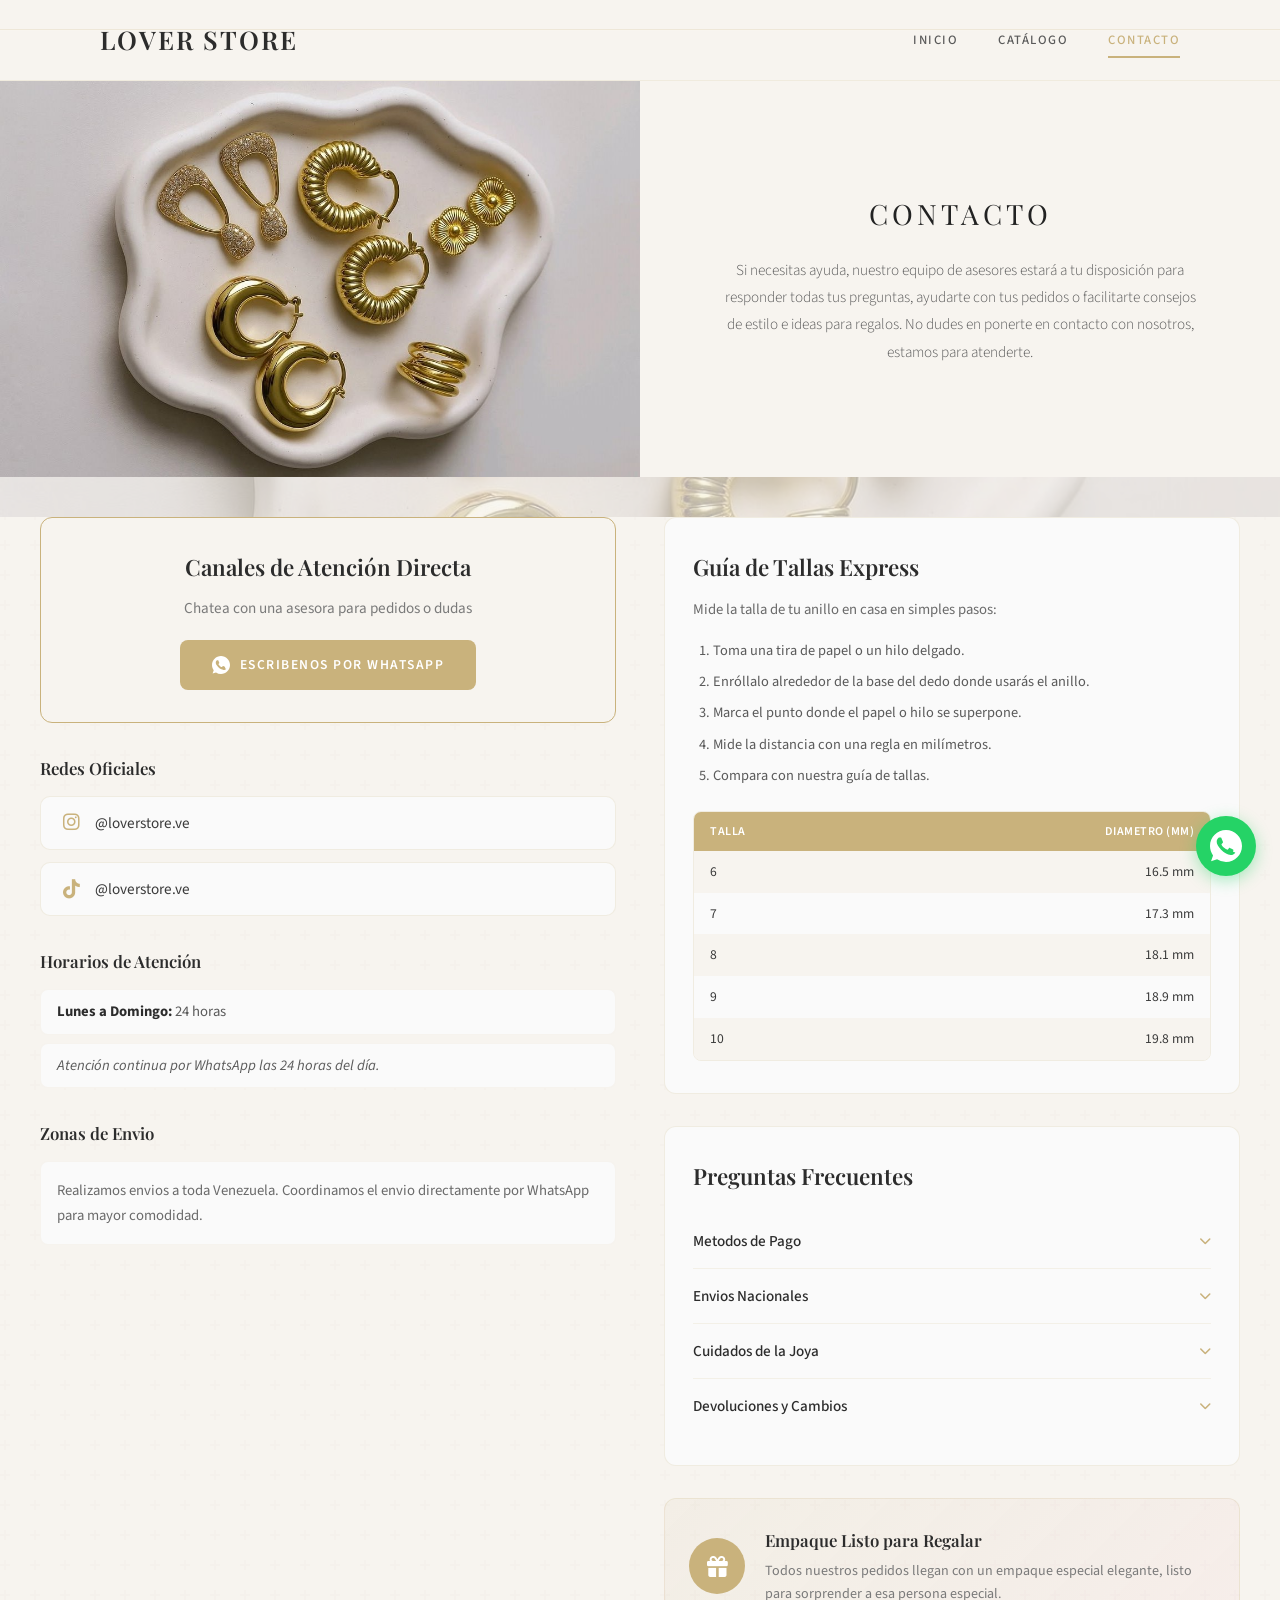
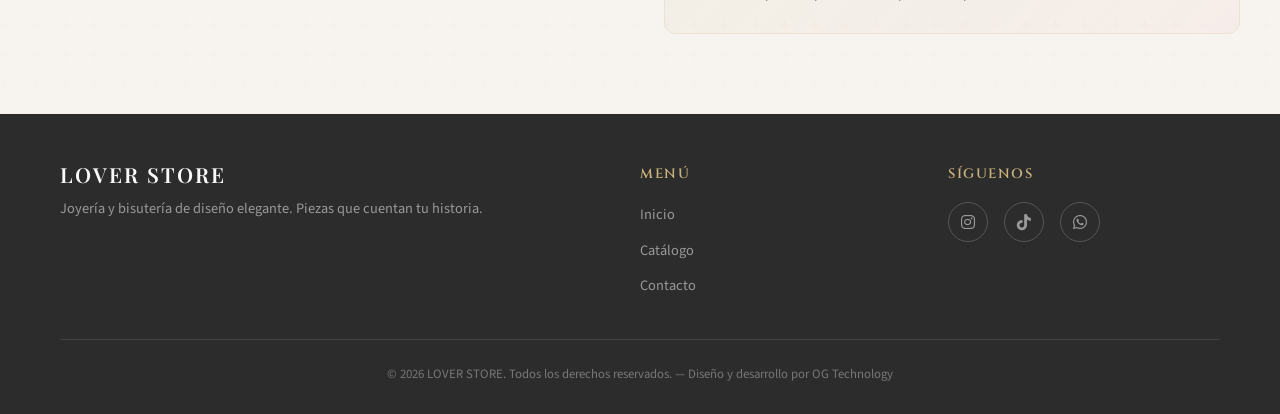
==== contacto.html @ 6f20287b "Add files via upload" ====
<!DOCTYPE html>
<html lang="es">
<head>
  <meta charset="UTF-8">
  <meta name="viewport" content="width=device-width, initial-scale=1.0">
  <title>Contacto - LOVER STORE</title>
  <meta name="description" content="Contacta a LOVER STORE. Asesoría, guía de tallas y atención directa por WhatsApp.">
  <link rel="stylesheet" href="style.css">
  <link rel="stylesheet" href="https://cdnjs.cloudflare.com/ajax/libs/font-awesome/6.5.1/css/all.min.css">
</head>
<body>

  <!-- ===== HEADER ===== -->
  <header class="header">
    <div class="container">
      <a href="index.html" class="logo">LOVER STORE</a>
      <nav class="nav">
        <a href="index.html">Inicio</a>
        <a href="catalogo.html">Catálogo</a>
        <a href="contacto.html" class="active">Contacto</a>
      </nav>
      <button class="hamburger" aria-label="Menu" onclick="toggleMobileNav()">
        <span></span>
        <span></span>
        <span></span>
      </button>
    </div>
    <nav class="mobile-nav" id="mobileNav">
      <a href="index.html">Inicio</a>
      <a href="catalogo.html">Catálogo</a>
      <a href="contacto.html" class="active">Contacto</a>
    </nav>
  </header>

  <!-- ===== CONTACTO SPLIT HERO ===== -->
  <section class="contact-hero-split">
    <div class="contact-hero-img">
      <img src="imagen en blanco.jpg" alt="Lover Store - Joyería Elegante">
    </div>
    <div class="contact-hero-text">
      <h1>CONTACTO</h1>
      <p>Si necesitas ayuda, nuestro equipo de asesores estará a tu disposición para responder todas tus preguntas, ayudarte con tus pedidos o facilitarte consejos de estilo e ideas para regalos. No dudes en ponerte en contacto con nosotros, estamos para atenderte.</p>
    </div>
  </section>

  <!-- Separador decorativo -->
  <div class="contact-separator">
    <img src="imagen en blanco.jpg" alt="">
  </div>

  <!-- ===== CONTACTO CONTENIDO ===== -->
  <section class="contact-page">
    <div class="contact-columns">

      <!-- COLUMNA IZQUIERDA -->
      <div class="contact-left" data-reveal="fade-left">

        <!-- WhatsApp -->
        <div class="contact-wa-block">
          <h2>Canales de Atención Directa</h2>
          <p>Chatea con una asesora para pedidos o dudas</p>
          <a href="https://wa.me/c/584269630088" class="contact-wa-btn" target="_blank" rel="noopener noreferrer">
            <svg viewBox="0 0 32 32" xmlns="http://www.w3.org/2000/svg"><path d="M16.004 0h-.008C7.174 0 0 7.176 0 16c0 3.5 1.128 6.744 3.046 9.378L1.054 31.2l6.038-1.974A15.91 15.91 0 0016.004 32C24.83 32 32 24.822 32 16S24.83 0 16.004 0zm9.318 22.608c-.39 1.1-1.932 2.014-3.158 2.28-.84.18-1.934.322-5.616-1.208-4.712-1.954-7.742-6.764-7.972-7.072-.222-.308-1.872-2.496-1.872-4.76s1.184-3.376 1.61-3.846c.39-.428.924-.566 1.23-.566.31 0 .616.004.886.016.284.012.664-.106 1.036.788.39.94 1.336 3.256 1.452 3.488.116.232.194.5.038.808-.156.312-.29.454-.54.7-.25.252-.49.504-.708.734-.196.206-.4.428-.168.828.232.396 1.034 1.706 2.218 2.766 1.524 1.362 2.768 1.796 3.194 1.986.326.144.69.12.924-.116.296-.3.65-.79.996-1.274.252-.344.57-.386.936-.262.37.122 2.338 1.102 2.74 1.3.404.2.672.3.774.466.1.166.1.96-.29 2.058z"/></svg>
            Escribenos por WhatsApp
          </a>
        </div>

        <!-- Redes Sociales -->
        <div class="contact-social">
          <h3>Redes Oficiales</h3>
          <div class="contact-social-links">
            <a href="https://www.instagram.com/loverstore.ve?igsh=MXF6ZzZhd3l0Y2g3eQ==" target="_blank" rel="noopener noreferrer">
              <i class="fab fa-instagram"></i>
              <span>@loverstore.ve</span>
            </a>
            <a href="https://www.tiktok.com/@loverstore.ve?_r=1&_t=ZS-98pQYCCSRNt" target="_blank" rel="noopener noreferrer">
              <i class="fab fa-tiktok"></i>
              <span>@loverstore.ve</span>
            </a>
          </div>
        </div>

        <!-- Horarios -->
        <div class="contact-schedule">
          <h3>Horarios de Atención</h3>
          <ul>
            <li><strong>Lunes a Domingo:</strong> 24 horas</li>
            <li class="schedule-note">Atención continua por WhatsApp las 24 horas del día.</li>
          </ul>
        </div>

        <!-- Zonas de Envio -->
        <div class="contact-shipping">
          <h3>Zonas de Envio</h3>
          <p>Realizamos envios a toda Venezuela. Coordinamos el envio directamente por WhatsApp para mayor comodidad.</p>
        </div>

      </div>

      <!-- COLUMNA DERECHA -->
      <div class="contact-right" data-reveal="fade-right">

        <!-- Guia de Tallas -->
        <div class="contact-size-guide">
          <h2>Guía de Tallas Express</h2>
          <p class="size-intro">Mide la talla de tu anillo en casa en simples pasos:</p>
          <ol>
            <li>Toma una tira de papel o un hilo delgado.</li>
            <li>Enróllalo alrededor de la base del dedo donde usarás el anillo.</li>
            <li>Marca el punto donde el papel o hilo se superpone.</li>
            <li>Mide la distancia con una regla en milímetros.</li>
            <li>Compara con nuestra guía de tallas.</li>
          </ol>
          <div class="size-table">
            <div class="size-row"><span>Talla</span><span>Diametro (mm)</span></div>
            <div class="size-row"><span>6</span><span>16.5 mm</span></div>
            <div class="size-row"><span>7</span><span>17.3 mm</span></div>
            <div class="size-row"><span>8</span><span>18.1 mm</span></div>
            <div class="size-row"><span>9</span><span>18.9 mm</span></div>
            <div class="size-row"><span>10</span><span>19.8 mm</span></div>
          </div>
        </div>

        <!-- FAQ -->
        <div class="contact-faq">
          <h2>Preguntas Frecuentes</h2>

          <div class="faq-item">
            <button class="faq-question" onclick="toggleFaq(this)">
              <span>Metodos de Pago</span>
              <i class="fas fa-chevron-down"></i>
            </button>
            <div class="faq-answer">
              <p>Aceptamos transferencias bancarias, pagos moviles y Zelle. Tambien puedes pagar contra entrega en ciertas zonas de Caracas y Valencia. El metodo de pago se coordina directamente por WhatsApp.</p>
            </div>
          </div>

          <div class="faq-item">
            <button class="faq-question" onclick="toggleFaq(this)">
              <span>Envios Nacionales</span>
              <i class="fas fa-chevron-down"></i>
            </button>
            <div class="faq-answer">
              <p>Realizamos envios a toda Venezuela a traves de empresas de mensajeria local. El tiempo de entrega es de 2 a 5 dias habiles dependiendo de tu ubicacion. El costo del envio se confirma al momento del pedido.</p>
            </div>
          </div>

          <div class="faq-item">
            <button class="faq-question" onclick="toggleFaq(this)">
              <span>Cuidados de la Joya</span>
              <i class="fas fa-chevron-down"></i>
            </button>
            <div class="faq-answer">
              <p>Evita el contacto con agua, perfumes y productos quimicos. Guarda tus piezas en un lugar seco y usa el microfibro que incluimos en tu pedido para limpiarlas. Con el cuidado adecuado, tus joyas mantendran su brillo por mucho tiempo.</p>
            </div>
          </div>

          <div class="faq-item">
            <button class="faq-question" onclick="toggleFaq(this)">
              <span>Devoluciones y Cambios</span>
              <i class="fas fa-chevron-down"></i>
            </button>
            <div class="faq-answer">
              <p>Si tu pedido no llegó como esperabas, contáctanos dentro de las 48 horas posteriores a la recepción. Coordinaremos un cambio o devolución según el caso. Tu satisfacción es nuestra prioridad.</p>
            </div>
          </div>
        </div>

        <!-- Empaque Regalo -->
        <div class="contact-gift-pack">
          <div class="gift-icon"><i class="fas fa-gift"></i></div>
          <div class="gift-text">
            <h3>Empaque Listo para Regalar</h3>
            <p>Todos nuestros pedidos llegan con un empaque especial elegante, listo para sorprender a esa persona especial.</p>
          </div>
        </div>

      </div>

    </div>
  </section>

  <!-- ===== FOOTER ===== -->
  <footer class="footer">
    <div class="container">
      <div class="footer-content">
        <div class="footer-brand">
          <div class="logo">LOVER STORE</div>
          <p>Joyería y bisutería de diseño elegante. Piezas que cuentan tu historia.</p>
        </div>
        <div class="footer-links">
          <h4>Menú</h4>
          <ul>
            <li><a href="index.html">Inicio</a></li>
            <li><a href="catalogo.html">Catálogo</a></li>
            <li><a href="contacto.html">Contacto</a></li>
          </ul>
        </div>
        <div class="footer-social">
          <h4>Síguenos</h4>
          <div class="social-icons">
            <a href="https://www.instagram.com/loverstore.ve?igsh=MXF6ZzZhd3l0Y2g3eQ==" target="_blank" rel="noopener noreferrer" aria-label="Instagram"><i class="fab fa-instagram"></i></a>
            <a href="https://www.tiktok.com/@loverstore.ve?_r=1&_t=ZS-98pQYCCSRNt" target="_blank" rel="noopener noreferrer" aria-label="TikTok"><i class="fab fa-tiktok"></i></a>
            <a href="https://wa.me/c/584269630088" target="_blank" rel="noopener noreferrer" aria-label="WhatsApp"><i class="fab fa-whatsapp"></i></a>
          </div>
        </div>
      </div>
      <div class="footer-bottom">
        <p>&copy; 2026 LOVER STORE. Todos los derechos reservados. &mdash; Diseño y desarrollo por OG Technology</p>
      </div>
    </div>
  </footer>

  <!-- ===== WHATSAPP FLOTANTE ===== -->
  <a href="https://wa.me/c/584269630088" class="whatsapp-float" target="_blank" rel="noopener noreferrer" aria-label="WhatsApp">
    <svg viewBox="0 0 32 32" xmlns="http://www.w3.org/2000/svg">
      <path d="M16.004 0h-.008C7.174 0 0 7.176 0 16c0 3.5 1.128 6.744 3.046 9.378L1.054 31.2l6.038-1.974A15.91 15.91 0 0016.004 32C24.83 32 32 24.822 32 16S24.83 0 16.004 0zm9.318 22.608c-.39 1.1-1.932 2.014-3.158 2.28-.84.18-1.934.322-5.616-1.208-4.712-1.954-7.742-6.764-7.972-7.072-.222-.308-1.872-2.496-1.872-4.76s1.184-3.376 1.61-3.846c.39-.428.924-.566 1.23-.566.31 0 .616.004.886.016.284.012.664-.106 1.036.788.39.94 1.336 3.256 1.452 3.488.116.232.194.5.038.808-.156.312-.29.454-.54.7-.25.252-.49.504-.708.734-.196.206-.4.428-.168.828.232.396 1.034 1.706 2.218 2.766 1.524 1.362 2.768 1.796 3.194 1.986.326.144.69.12.924-.116.296-.3.65-.79.996-1.274.252-.344.57-.386.936-.262.37.122 2.338 1.102 2.74 1.3.404.2.672.3.774.466.1.166.1.96-.29 2.058z"/>
    </svg>
  </a>

  <script>
    function toggleMobileNav() {
      document.getElementById('mobileNav').classList.toggle('open');
    }

    function toggleFaq(btn) {
      var item = btn.parentElement;
      var answer = item.querySelector('.faq-answer');
      var icon = btn.querySelector('i');
      var isOpen = item.classList.contains('open');

      // Cerrar todos los demas
      document.querySelectorAll('.faq-item.open').forEach(function(openItem) {
        if (openItem !== item) {
          openItem.classList.remove('open');
          openItem.querySelector('.faq-answer').style.maxHeight = '0';
          openItem.querySelector('i').style.transform = 'rotate(0deg)';
        }
      });

      if (isOpen) {
        item.classList.remove('open');
        answer.style.maxHeight = '0';
        icon.style.transform = 'rotate(0deg)';
      } else {
        item.classList.add('open');
        answer.style.maxHeight = answer.scrollHeight + 'px';
        icon.style.transform = 'rotate(180deg)';
      }
    }

    // Scroll Reveal
    var revealElements = document.querySelectorAll('[data-reveal], [data-reveal-stagger]');
    var observer = new IntersectionObserver(function(entries) {
      entries.forEach(function(entry) {
        if (entry.isIntersecting) {
          entry.target.classList.add('revealed');
        }
      });
    }, { threshold: 0.15 });

    revealElements.forEach(function(el) {
      observer.observe(el);
    });
  </script>

</body>
</html>
---- style.css ----
@import url('https://fonts.googleapis.com/css2?family=Cinzel:wght@400;500;600;700&family=Playfair+Display:ital,wght@0,400;0,500;0,600;0,700;1,400&family=Source+Sans+3:wght@300;400;500;600&display=swap');

/* ===== RESET & VARIABLES ===== */
:root {
  --color-cream: #F7F4EF;
  --color-white: #FAFAFA;
  --color-gold: #C9B27C;
  --color-light-pink: #F1C1CC;
  --color-dusty-pink: #D8A7B1;
  --font-heading: 'Cinzel', serif;
  --font-body: 'Source Sans 3', sans-serif;
}

*,
*::before,
*::after {
  margin: 0;
  padding: 0;
  box-sizing: border-box;
}

html {
  scroll-behavior: smooth;
}

body {
  font-family: var(--font-body);
  background-color: var(--color-cream);
  background-image: url("data:image/svg+xml,%3Csvg width='60' height='60' viewBox='0 0 60 60' xmlns='http://www.w3.org/2000/svg'%3E%3Cg fill='none' fill-rule='evenodd'%3E%3Cg fill='%23C9B27C' fill-opacity='0.03'%3E%3Cpath d='M36 34v-4h-2v4h-4v2h4v4h2v-4h4v-2h-4zm0-30V0h-2v4h-4v2h4v4h2V6h4V4h-4zM6 34v-4H4v4H0v2h4v4h2v-4h4v-2H6zM6 4V0H4v4H0v2h4v4h2V6h4V4H6z'/%3E%3C/g%3E%3C/g%3E%3C/svg%3E");
  color: #3a3a3a;
  line-height: 1.6;
  overflow-x: hidden;
}

a {
  text-decoration: none;
  color: inherit;
  transition: color 0.3s ease;
}

img {
  max-width: 100%;
  display: block;
}

ul {
  list-style: none;
}

/* ===== UTILITY ===== */
.container {
  width: 100%;
  max-width: 1200px;
  margin: 0 auto;
  padding: 0 20px;
}

.section-title {
  font-family: var(--font-heading);
  font-size: 1.8rem;
  font-weight: 500;
  text-align: center;
  color: #2c2c2c;
  margin-bottom: 12px;
}

.section-subtitle {
  text-align: center;
  color: var(--color-dusty-pink);
  font-size: 0.95rem;
  margin-bottom: 40px;
  letter-spacing: 0.5px;
}

/* ===== HEADER ===== */
.header {
  position: sticky;
  top: 0;
  z-index: 1000;
  background-color: var(--color-cream);
  backdrop-filter: blur(10px);
  -webkit-backdrop-filter: blur(10px);
  border-bottom: 1px solid rgba(201, 178, 124, 0.15);
  padding: 0 24px;
  box-sizing: border-box;
}

@media (min-width: 900px) {
  .header {
    padding: 0 80px;
  }
}

.header .container {
  display: flex;
  align-items: center;
  justify-content: space-between;
  height: 80px;
}

.logo {
  font-family: 'Playfair Display', serif;
  font-size: 1.6rem;
  font-weight: 600;
  color: #2c2c2c;
  letter-spacing: 2px;
  line-height: 1;
  margin: 0;
}

.nav {
  display: none;
}

.nav a {
  font-family: var(--font-body);
  font-size: 0.8rem;
  font-weight: 500;
  text-transform: uppercase;
  letter-spacing: 1.5px;
  color: #5a5a5a;
  padding: 8px 0;
  position: relative;
  transition: color 0.3s ease;
}

.nav a::after {
  content: '';
  position: absolute;
  bottom: 0;
  left: 0;
  width: 0;
  height: 2px;
  background-color: var(--color-gold);
  transition: width 0.3s ease;
}

.nav a:hover,
.nav a.active {
  color: var(--color-gold);
}

.nav a:hover::after,
.nav a.active::after {
  width: 100%;
}

.hamburger {
  display: flex;
  flex-direction: column;
  gap: 5px;
  cursor: pointer;
  background: none;
  border: none;
  padding: 4px;
}

.hamburger span {
  display: block;
  width: 24px;
  height: 2px;
  background-color: #2c2c2c;
  transition: all 0.3s ease;
}

.mobile-nav {
  position: fixed;
  top: 70px;
  left: 0;
  width: 100%;
  background-color: var(--color-cream);
  border-bottom: 1px solid rgba(201, 178, 124, 0.2);
  padding: 20px;
  transform: translateY(-120%);
  transition: transform 0.4s ease;
  z-index: 999;
}

.mobile-nav.open {
  transform: translateY(0);
}

.mobile-nav a {
  display: block;
  padding: 14px 0;
  font-size: 0.95rem;
  font-weight: 500;
  text-transform: uppercase;
  letter-spacing: 1.2px;
  color: #5a5a5a;
  border-bottom: 1px solid rgba(201, 178, 124, 0.1);
}

.mobile-nav a:last-child {
  border-bottom: none;
}

.mobile-nav a.active {
  color: var(--color-gold);
}

/* ===== HERO ===== */
.hero {
  min-height: 80vh;
  display: flex;
  align-items: center;
  justify-content: center;
  text-align: center;
  padding: 60px 20px;
  position: relative;
  overflow: hidden;
}

.hero-bg {
  position: absolute;
  top: 0;
  left: 0;
  width: 100%;
  height: 100%;
  object-fit: cover;
  z-index: 1;
  animation: heroSlide 1.2s ease-out forwards;
}

.hero::after {
  content: '';
  position: absolute;
  top: 0;
  left: 0;
  width: 100%;
  height: 100%;
  z-index: 2;
  pointer-events: none;
}

.hero-content {
  max-width: 650px;
  width: 100%;
  margin: 0 auto;
  position: relative;
  z-index: 3;
  animation: fadeInUp 1s ease-out 0.4s both;
}

.hero .btn-primary {
  background-color: var(--color-gold);
  color: #fff;
  border-color: var(--color-gold);
}

.hero .btn-primary:hover {
  background-color: transparent;
  color: var(--color-gold);
  border-color: var(--color-gold);
}

@keyframes heroSlide {
  0% {
    transform: scale(1.15) translateY(-30px);
    opacity: 0;
  }
  100% {
    transform: scale(1) translateY(0);
    opacity: 1;
  }
}

@keyframes fadeInUp {
  0% {
    transform: translateY(30px);
    opacity: 0;
  }
  100% {
    transform: translateY(0);
    opacity: 1;
  }
}

.hero h1 {
  font-family: var(--font-heading);
  font-size: 2.4rem;
  font-weight: 500;
  color: #fff;
  line-height: 1.3;
  margin-bottom: 20px;
  letter-spacing: 1px;
  text-shadow: 2px 2px 4px #000, -1px -1px 2px #000, 1px -1px 2px #000, -1px 1px 2px #000;
}

.hero p {
  font-size: 1.05rem;
  color: #fff;
  margin-bottom: 36px;
  line-height: 1.7;
  max-width: 500px;
  margin-left: auto;
  margin-right: auto;
  text-shadow: 1px 1px 3px #000, -1px -1px 2px #000, 1px -1px 2px #000, -1px 1px 2px #000;
}

.btn-primary {
  display: inline-block;
  background-color: var(--color-gold);
  color: var(--color-white);
  font-family: var(--font-body);
  font-size: 0.85rem;
  font-weight: 600;
  text-transform: uppercase;
  letter-spacing: 2px;
  padding: 16px 40px;
  border: 2px solid var(--color-gold);
  border-radius: 4px;
  cursor: pointer;
  transition: all 0.3s ease;
}

.btn-primary:hover {
  background-color: transparent;
  color: var(--color-gold);
}

.btn-secondary {
  display: inline-block;
  background-color: transparent;
  color: var(--color-gold);
  font-family: var(--font-body);
  font-size: 0.85rem;
  font-weight: 600;
  text-transform: uppercase;
  letter-spacing: 2px;
  padding: 14px 36px;
  border: 2px solid var(--color-gold);
  border-radius: 4px;
  cursor: pointer;
  transition: all 0.3s ease;
}

.btn-secondary:hover {
  background-color: var(--color-gold);
  color: var(--color-white);
}

/* ===== ABOUT / SOBRE NOSOTROS ===== */
.about {
  padding: 80px 20px;
  background-color: var(--color-white);
}

.about .container {
  display: flex;
  flex-direction: column;
  gap: 40px;
  align-items: center;
}

.about-text {
  text-align: center;
  max-width: 700px;
}

.about-text h2 {
  font-family: var(--font-heading);
  font-size: 1.8rem;
  font-weight: 500;
  color: #2c2c2c;
  margin-bottom: 16px;
}

.about-text p {
  font-size: 1rem;
  color: #6a6a6a;
  line-height: 1.8;
  margin-bottom: 16px;
}

.about-features {
  display: grid;
  grid-template-columns: 1fr;
  gap: 24px;
  width: 100%;
  max-width: 900px;
}

.about-feature {
  text-align: center;
  padding: 30px 20px;
  border: 1px solid rgba(201, 178, 124, 0.2);
  border-radius: 8px;
  background-color: var(--color-cream);
}

.about-feature .icon {
  font-size: 1.8rem;
  margin-bottom: 12px;
}

.about-feature h3 {
  font-family: var(--font-heading);
  font-size: 1rem;
  font-weight: 600;
  color: #2c2c2c;
  margin-bottom: 8px;
}

.about-feature p {
  font-size: 0.9rem;
  color: #7a7a7a;
  line-height: 1.6;
}

.about-quote {
  width: 100%;
  max-width: 800px;
  text-align: center;
  padding: 32px 24px;
  background: linear-gradient(135deg, rgba(201, 178, 124, 0.08), rgba(241, 193, 204, 0.12));
  border-left: 4px solid var(--color-gold);
  border-radius: 0 8px 8px 0;
  margin-top: 16px;
}

.about-quote p {
  font-family: var(--font-heading);
  font-size: 1rem;
  font-weight: 400;
  font-style: italic;
  color: #5a5a5a;
  line-height: 1.8;
}

/* ===== CATEGORIES ===== */
.categories {
  padding: 80px 20px;
  background-color: var(--color-cream);
}

.categories-grid {
  display: grid;
  grid-template-columns: 1fr;
  gap: 20px;
}

.category-card {
  position: relative;
  border-radius: 12px;
  overflow: hidden;
  aspect-ratio: 3/4;
  cursor: pointer;
  background: linear-gradient(135deg, var(--color-light-pink), var(--color-dusty-pink));
  display: flex;
  align-items: flex-end;
  padding: 24px;
  transition: transform 0.3s ease, box-shadow 0.3s ease;
}

.category-card img {
  position: absolute;
  top: 0;
  left: 0;
  width: 100%;
  height: 100%;
  object-fit: cover;
  z-index: 1;
}

.category-card::after {
  content: '';
  position: absolute;
  bottom: 0;
  left: 0;
  width: 100%;
  height: 50%;
  background: linear-gradient(to top, rgba(0, 0, 0, 0.45), transparent);
  z-index: 1;
}

.category-card h3 {
  position: relative;
  z-index: 2;
}

.category-card:hover {
  transform: translateY(-4px);
  box-shadow: 0 12px 32px rgba(0, 0, 0, 0.1);
}

.category-card h3 {
  font-family: var(--font-heading);
  font-size: 1.3rem;
  font-weight: 500;
  color: #fff;
  text-shadow: 0 1px 4px rgba(0, 0, 0, 0.15);
}

/* ===== BEST SELLERS / PRODUCT GRID ===== */
.best-sellers {
  padding: 80px 20px;
  background-color: var(--color-white);
}

.products-grid {
  display: grid;
  grid-template-columns: 1fr;
  gap: 20px;
}

.product-card {
  background-color: var(--color-cream);
  border-radius: 10px;
  overflow: hidden;
  border: 1px solid rgba(201, 178, 124, 0.1);
  transition: transform 0.3s ease, box-shadow 0.3s ease, border-color 0.3s ease;
  cursor: pointer;
}

.product-card:hover {
  transform: translateY(-6px);
  box-shadow: 0 14px 36px rgba(0, 0, 0, 0.08);
  border-color: var(--color-gold);
}

.product-card-img {
  width: 100%;
  aspect-ratio: 1/1;
  background-color: #ece8e0;
  display: flex;
  align-items: center;
  justify-content: center;
  overflow: hidden;
  position: relative;
}

.product-card-img img {
  width: 100%;
  height: 100%;
  object-fit: cover;
}

.product-card-img .placeholder-icon {
  font-size: 3rem;
  color: var(--color-dusty-pink);
}

.product-card-info {
  padding: 18px 16px;
}

.product-card-info h3 {
  font-family: var(--font-heading);
  font-size: 0.95rem;
  font-weight: 500;
  color: #2c2c2c;
  margin-bottom: 6px;
}

.product-card-info .price {
  font-size: 1rem;
  font-weight: 600;
  color: var(--color-gold);
}

.product-card-info .category-label {
  display: inline-block;
  font-size: 0.7rem;
  text-transform: uppercase;
  letter-spacing: 1px;
  color: var(--color-dusty-pink);
  margin-top: 6px;
}

/* ===== CATALOGO PAGE ===== */
.catalog-hero {
  position: relative;
  height: 50vh;
  min-height: 300px;
  display: flex;
  align-items: center;
  justify-content: center;
  text-align: center;
  overflow: hidden;
}

.catalog-hero-bg {
  position: absolute;
  top: 0;
  left: 0;
  width: 100%;
  height: 100%;
  object-fit: cover;
  z-index: 1;
  animation: heroSlide 1.2s ease-out forwards;
}

.catalog-hero::after {
  content: '';
  position: absolute;
  top: 0;
  left: 0;
  width: 100%;
  height: 100%;
  background: rgba(0, 0, 0, 0.35);
  z-index: 2;
}

.catalog-hero-content {
  position: relative;
  z-index: 3;
  animation: fadeInUp 1s ease-out 0.4s both;
}

.catalog-hero-content h1 {
  font-family: var(--font-heading);
  font-size: 2.4rem;
  font-weight: 500;
  color: #fff;
  margin-bottom: 12px;
  letter-spacing: 1px;
  text-shadow: 2px 2px 4px rgba(0, 0, 0, 0.5);
}

.catalog-hero-content p {
  font-size: 1.05rem;
  color: #fff;
  letter-spacing: 0.5px;
  text-shadow: 1px 1px 3px rgba(0, 0, 0, 0.5);
}

.catalog-filters {
  display: flex;
  flex-wrap: wrap;
  gap: 10px;
  justify-content: center;
  padding: 20px;
}

.filter-btn {
  font-family: var(--font-body);
  font-size: 0.8rem;
  font-weight: 500;
  text-transform: uppercase;
  letter-spacing: 1px;
  padding: 10px 22px;
  border: 1px solid var(--color-gold);
  border-radius: 30px;
  background: transparent;
  color: var(--color-gold);
  cursor: pointer;
  transition: all 0.3s ease;
}

.filter-btn:hover,
.filter-btn.active {
  background-color: var(--color-gold);
  color: var(--color-white);
}

.catalog-grid {
  padding: 20px 20px 80px;
}

.catalog-container {
  width: 90%;
  max-width: 1400px;
  margin: 0 auto;
  padding: 0;
}

.catalog-container .products-grid {
  grid-template-columns: repeat(auto-fill, minmax(250px, 1fr));
  gap: 24px;
}

/* ===== PRODUCT MODAL - PREMIUM SPLIT LAYOUT ===== */
.product-modal {
  position: fixed;
  top: 0;
  left: 0;
  width: 100%;
  height: 100%;
  z-index: 10000;
  display: flex;
  align-items: center;
  justify-content: center;
  opacity: 0;
  visibility: hidden;
  transition: opacity 0.4s ease, visibility 0.4s ease;
}

.product-modal.open {
  opacity: 1;
  visibility: visible;
}

.modal-overlay {
  position: absolute;
  top: 0;
  left: 0;
  width: 100%;
  height: 100%;
  background: rgba(0, 0, 0, 0.5);
  backdrop-filter: blur(5px);
  -webkit-backdrop-filter: blur(5px);
}

.modal-content {
  position: relative;
  display: flex;
  flex-direction: column;
  background: var(--color-white);
  border-radius: 16px;
  max-width: 820px;
  width: 92%;
  max-height: 88vh;
  overflow: hidden;
  z-index: 1;
  box-shadow: 0 20px 40px rgba(0, 0, 0, 0.15);
  transform: scale(0.92) translateY(24px);
  transition: transform 0.4s cubic-bezier(0.22, 1, 0.36, 1);
}

.product-modal.open .modal-content {
  transform: scale(1) translateY(0);
}

.modal-content::-webkit-scrollbar {
  display: none;
}

.modal-close {
  position: absolute;
  top: 14px;
  right: 14px;
  width: 36px;
  height: 36px;
  background: rgba(255, 255, 255, 0.85);
  border: none;
  border-radius: 50%;
  font-size: 1.3rem;
  color: #5a5a5a;
  cursor: pointer;
  z-index: 5;
  display: flex;
  align-items: center;
  justify-content: center;
  line-height: 1;
  transition: all 0.3s ease;
  backdrop-filter: blur(4px);
  -webkit-backdrop-filter: blur(4px);
}

.modal-close:hover {
  background: var(--color-gold);
  color: #fff;
  transform: rotate(90deg);
}

.modal-img {
  width: 100%;
  min-height: 260px;
  overflow: hidden;
  background-color: #ece8e0;
  flex-shrink: 0;
}

.modal-img img {
  width: 100%;
  height: 100%;
  object-fit: cover;
  display: block;
}

.modal-info {
  padding: 36px 32px;
  display: flex;
  flex-direction: column;
  gap: 12px;
}

.modal-info h2 {
  font-family: 'Playfair Display', serif;
  font-size: 1.5rem;
  font-weight: 600;
  color: #2c2c2c;
  line-height: 1.3;
  letter-spacing: 0.3px;
}

.modal-price {
  display: inline-block;
  font-family: var(--font-body);
  font-size: 1.15rem;
  font-weight: 600;
  color: var(--color-gold);
  letter-spacing: 0.5px;
}

.modal-divider {
  width: 40px;
  height: 2px;
  background: var(--color-gold);
  border: none;
  margin: 4px 0;
}

.modal-info p {
  font-size: 0.92rem;
  color: #7a7a7a;
  line-height: 1.75;
  letter-spacing: 0.2px;
}

.modal-btn-wa {
  display: inline-flex;
  align-items: center;
  justify-content: center;
  gap: 10px;
  margin-top: 12px;
  padding: 15px 28px;
  background-color: var(--color-gold);
  color: #fff;
  font-family: var(--font-body);
  font-size: 0.85rem;
  font-weight: 600;
  text-transform: uppercase;
  letter-spacing: 1.5px;
  border: none;
  border-radius: 8px;
  cursor: pointer;
  text-decoration: none;
  transition: all 0.3s ease;
  align-self: flex-start;
}

.modal-btn-wa:hover {
  transform: translateY(-2px);
  box-shadow: 0 6px 20px rgba(201, 178, 124, 0.4);
  background-color: #b8a26c;
}

.modal-btn-wa svg {
  width: 18px;
  height: 18px;
  fill: #fff;
  flex-shrink: 0;
}

/* Modal - Desktop Split Layout */
@media (min-width: 700px) {
  .modal-content {
    flex-direction: row;
    max-height: 85vh;
  }

  .modal-close {
    top: 16px;
    right: 16px;
    width: 40px;
    height: 40px;
    font-size: 1.5rem;
  }

  .modal-img {
    width: 50%;
    min-height: 420px;
    flex-shrink: 0;
  }

  .modal-info {
    width: 50%;
    padding: 40px 36px;
    justify-content: center;
  }

  .modal-info h2 {
    font-size: 1.65rem;
  }
}

/* ===== PRODUCTO PAGE ===== */
.product-detail {
  padding: 100px 20px 80px;
}

.product-detail .container {
  display: flex;
  flex-direction: column;
  gap: 32px;
}

.product-gallery {
  width: 100%;
  aspect-ratio: 1/1;
  background-color: #ece8e0;
  border-radius: 12px;
  display: flex;
  align-items: center;
  justify-content: center;
  overflow: hidden;
}

.product-gallery .placeholder-icon {
  font-size: 5rem;
  color: var(--color-dusty-pink);
}

.product-info h1 {
  font-family: var(--font-heading);
  font-size: 1.6rem;
  font-weight: 500;
  color: #2c2c2c;
  margin-bottom: 8px;
}

.product-info .price {
  font-size: 1.4rem;
  font-weight: 600;
  color: var(--color-gold);
  margin-bottom: 16px;
}

.product-info .description {
  font-size: 0.95rem;
  color: #6a6a6a;
  line-height: 1.7;
  margin-bottom: 28px;
}

.product-info .add-to-cart {
  width: 100%;
  padding: 16px;
  font-size: 0.9rem;
}

.product-meta {
  margin-top: 24px;
  padding-top: 24px;
  border-top: 1px solid rgba(201, 178, 124, 0.2);
}

.product-meta p {
  font-size: 0.9rem;
  color: #7a7a7a;
  margin-bottom: 8px;
}

.product-meta strong {
  color: #3a3a3a;
}

/* ===== CONTACTO SPLIT HERO - LUXURY STYLE ===== */
.contact-hero-split {
  display: flex;
  flex-direction: column;
  width: 100%;
  min-height: auto;
}

.contact-hero-img {
  width: 100%;
  height: 140px;
  overflow: hidden;
}

.contact-hero-img img {
  width: 100%;
  height: 100%;
  object-fit: cover;
  display: block;
}

.contact-hero-text {
  background-color: var(--color-cream);
  padding: 50px 32px;
  display: flex;
  flex-direction: column;
  align-items: center;
  justify-content: center;
  text-align: center;
}

.contact-hero-text h1 {
  font-family: 'Playfair Display', serif;
  font-size: 1.75rem;
  font-weight: 400;
  color: #222222;
  letter-spacing: 4px;
  text-transform: uppercase;
  margin-bottom: 20px;
}

.contact-hero-text p {
  font-family: var(--font-body);
  font-size: 0.95rem;
  font-weight: 300;
  color: #5a5a5a;
  line-height: 1.8;
  max-width: 520px;
  margin: 0;
}

/* Desktop - Split 50/50 */
@media (min-width: 768px) {
  .contact-hero-split {
    flex-direction: row;
    min-height: 250px;
  }

  .contact-hero-img {
    width: 50%;
    height: auto;
    min-height: 250px;
  }

  .contact-hero-text {
    width: 50%;
    padding: 60px 80px;
  }

  .contact-hero-text h1 {
    font-size: 28px;
  }
}

.contact-separator {
  width: 100%;
  height: 40px;
  overflow: hidden;
  background-color: var(--color-cream);
  display: flex;
  align-items: center;
  justify-content: center;
}

.contact-separator img {
  width: 100%;
  height: 100%;
  object-fit: cover;
  opacity: 0.3;
}

.contact-page {
  padding: 0 20px 80px;
}

.contact-columns {
  display: flex;
  flex-direction: column;
  gap: 48px;
  max-width: 1200px;
  margin: 0 auto;
}

/* Columna Izquierda */
.contact-left {
  display: flex;
  flex-direction: column;
  gap: 32px;
}

.contact-wa-block {
  background-color: var(--color-cream);
  border: 1px solid var(--color-gold);
  border-radius: 12px;
  padding: 32px 28px;
  text-align: center;
}

.contact-wa-block h2 {
  font-family: 'Playfair Display', serif;
  font-size: 1.4rem;
  font-weight: 600;
  color: #2c2c2c;
  margin-bottom: 10px;
}

.contact-wa-block p {
  font-size: 0.95rem;
  color: #7a7a7a;
  margin-bottom: 20px;
}

.contact-wa-btn {
  display: inline-flex;
  align-items: center;
  justify-content: center;
  gap: 10px;
  padding: 14px 32px;
  background-color: var(--color-gold);
  color: #fff;
  font-family: var(--font-body);
  font-size: 0.85rem;
  font-weight: 600;
  text-transform: uppercase;
  letter-spacing: 1.5px;
  border-radius: 8px;
  text-decoration: none;
  transition: all 0.3s ease;
}

.contact-wa-btn:hover {
  transform: translateY(-2px);
  box-shadow: 0 6px 20px rgba(201, 178, 124, 0.4);
  background-color: #b8a26c;
}

.contact-wa-btn svg {
  width: 18px;
  height: 18px;
  fill: #fff;
}

.contact-social h3,
.contact-schedule h3,
.contact-shipping h3 {
  font-family: 'Playfair Display', serif;
  font-size: 1.05rem;
  font-weight: 600;
  color: #2c2c2c;
  margin-bottom: 14px;
}

.contact-social-links {
  display: flex;
  flex-direction: column;
  gap: 12px;
}

.contact-social-links a {
  display: flex;
  align-items: center;
  gap: 12px;
  padding: 14px 18px;
  background-color: var(--color-white);
  border: 1px solid rgba(201, 178, 124, 0.2);
  border-radius: 10px;
  font-size: 0.95rem;
  color: #3a3a3a;
  transition: all 0.3s ease;
}

.contact-social-links a:hover {
  border-color: var(--color-gold);
  transform: translateX(4px);
}

.contact-social-links a i {
  font-size: 1.2rem;
  color: var(--color-gold);
  width: 24px;
  text-align: center;
}

.contact-schedule ul {
  display: flex;
  flex-direction: column;
  gap: 8px;
}

.contact-schedule li {
  font-size: 0.92rem;
  color: #5a5a5a;
  padding: 10px 16px;
  background-color: var(--color-white);
  border-radius: 8px;
  border: 1px solid rgba(201, 178, 124, 0.1);
}

.contact-schedule li strong {
  color: #2c2c2c;
}

.schedule-note {
  font-size: 0.82rem;
  color: var(--color-dusty-pink);
  font-style: italic;
  background: none;
  border: none;
  padding: 6px 0;
}

.contact-shipping p {
  font-size: 0.92rem;
  color: #6a6a6a;
  line-height: 1.7;
  padding: 16px;
  background-color: var(--color-white);
  border-radius: 8px;
  border: 1px solid rgba(201, 178, 124, 0.1);
}

/* Columna Derecha */
.contact-right {
  display: flex;
  flex-direction: column;
  gap: 32px;
}

/* Guia de Tallas */
.contact-size-guide {
  background-color: var(--color-white);
  border: 1px solid rgba(201, 178, 124, 0.2);
  border-radius: 12px;
  padding: 32px 28px;
}

.contact-size-guide h2 {
  font-family: 'Playfair Display', serif;
  font-size: 1.4rem;
  font-weight: 600;
  color: #2c2c2c;
  margin-bottom: 12px;
}

.size-intro {
  font-size: 0.92rem;
  color: #6a6a6a;
  margin-bottom: 18px;
}

.contact-size-guide ol {
  display: flex;
  flex-direction: column;
  gap: 8px;
  margin-bottom: 24px;
  padding-left: 20px;
}

.contact-size-guide ol li {
  font-size: 0.9rem;
  color: #5a5a5a;
  line-height: 1.6;
}

.size-table {
  border: 1px solid rgba(201, 178, 124, 0.2);
  border-radius: 8px;
  overflow: hidden;
}

.size-row {
  display: flex;
  justify-content: space-between;
  padding: 10px 16px;
  font-size: 0.85rem;
}

.size-row:nth-child(1) {
  background-color: var(--color-gold);
  color: #fff;
  font-weight: 600;
  text-transform: uppercase;
  letter-spacing: 0.5px;
  font-size: 0.75rem;
}

.size-row:nth-child(even) {
  background-color: var(--color-cream);
}

.size-row span {
  flex: 1;
}

.size-row span:last-child {
  text-align: right;
}

/* FAQ */
.contact-faq {
  background-color: var(--color-white);
  border: 1px solid rgba(201, 178, 124, 0.2);
  border-radius: 12px;
  padding: 32px 28px;
}

.contact-faq h2 {
  font-family: 'Playfair Display', serif;
  font-size: 1.4rem;
  font-weight: 600;
  color: #2c2c2c;
  margin-bottom: 20px;
}

.faq-item {
  border-bottom: 1px solid rgba(201, 178, 124, 0.15);
}

.faq-item:last-child {
  border-bottom: none;
}

.faq-question {
  width: 100%;
  display: flex;
  align-items: center;
  justify-content: space-between;
  padding: 16px 0;
  background: none;
  border: none;
  cursor: pointer;
  font-family: var(--font-body);
  font-size: 0.95rem;
  font-weight: 500;
  color: #2c2c2c;
  text-align: left;
  transition: color 0.3s ease;
}

.faq-question:hover {
  color: var(--color-gold);
}

.faq-question i {
  font-size: 0.75rem;
  color: var(--color-gold);
  transition: transform 0.3s ease;
}

.faq-answer {
  max-height: 0;
  overflow: hidden;
  transition: max-height 0.4s ease, padding 0.4s ease;
}

.faq-item.open .faq-answer {
  max-height: 200px;
  padding-bottom: 16px;
}

.faq-answer p {
  font-size: 0.9rem;
  color: #6a6a6a;
  line-height: 1.7;
}

/* Empaque Regalo */
.contact-gift-pack {
  display: flex;
  align-items: center;
  gap: 20px;
  background: linear-gradient(135deg, rgba(201, 178, 124, 0.08), rgba(241, 193, 204, 0.12));
  border: 1px solid rgba(201, 178, 124, 0.2);
  border-radius: 12px;
  padding: 28px 24px;
}

.gift-icon {
  flex-shrink: 0;
  width: 56px;
  height: 56px;
  background-color: var(--color-gold);
  border-radius: 50%;
  display: flex;
  align-items: center;
  justify-content: center;
}

.gift-icon i {
  font-size: 1.3rem;
  color: #fff;
}

.gift-text h3 {
  font-family: 'Playfair Display', serif;
  font-size: 1.05rem;
  font-weight: 600;
  color: #2c2c2c;
  margin-bottom: 6px;
}

.gift-text p {
  font-size: 0.88rem;
  color: #7a7a7a;
  line-height: 1.6;
}

/* Responsive Desktop - 2 Columnas */
@media (min-width: 900px) {
  .contact-columns {
    flex-direction: row;
    gap: 48px;
  }

  .contact-left {
    flex: 1;
  }

  .contact-right {
    flex: 1;
  }
}

/* ===== FOOTER ===== */
.footer {
  background-color: #2c2c2c;
  color: #ccc;
  padding: 50px 20px 30px;
}

.footer-content {
  display: grid;
  grid-template-columns: 1fr;
  gap: 36px;
  margin-bottom: 40px;
}

.footer-brand .logo {
  color: var(--color-white);
  margin-bottom: 12px;
  font-size: 1.3rem;
}

.footer-brand p {
  font-size: 0.9rem;
  color: #999;
  line-height: 1.6;
}

.footer-links h4,
.footer-social h4 {
  font-family: var(--font-heading);
  font-size: 0.85rem;
  font-weight: 600;
  color: var(--color-gold);
  text-transform: uppercase;
  letter-spacing: 1.5px;
  margin-bottom: 16px;
}

.footer-links ul {
  display: flex;
  flex-direction: column;
  gap: 10px;
}

.footer-links a {
  font-size: 0.9rem;
  color: #999;
  transition: color 0.3s ease;
}

.footer-links a:hover {
  color: var(--color-gold);
}

.footer-social .social-icons {
  display: flex;
  gap: 16px;
}

.footer-social .social-icons a {
  display: flex;
  align-items: center;
  justify-content: center;
  width: 40px;
  height: 40px;
  border: 1px solid #555;
  border-radius: 50%;
  color: #999;
  font-size: 0.85rem;
  transition: all 0.3s ease;
}

.footer-social .social-icons a:hover {
  border-color: var(--color-gold);
  color: var(--color-gold);
}

.footer-bottom {
  text-align: center;
  padding-top: 24px;
  border-top: 1px solid #444;
}

.footer-bottom p {
  font-size: 0.8rem;
  color: #777;
}

/* ===== RESPONSIVE - TABLET ===== */
@media (min-width: 600px) {
  .hero h1 {
    font-size: 3rem;
  }

  .categories-grid {
    grid-template-columns: 1fr 1fr;
  }

  .products-grid {
    grid-template-columns: 1fr 1fr;
  }

  .about-features {
    grid-template-columns: 1fr 1fr 1fr;
  }

  .contact-info-cards {
    grid-template-columns: 1fr 1fr;
  }
}

/* ===== RESPONSIVE - DESKTOP ===== */
@media (min-width: 900px) {
  .nav {
    display: flex;
    gap: 40px;
  }

  .hamburger {
    display: none;
  }

  .hero h1 {
    font-size: 3.5rem;
  }

  .hero p {
    font-size: 1.15rem;
  }

  .catalog-hero {
    height: 60vh;
  }

  .catalog-hero-content h1 {
    font-size: 3rem;
  }

  .catalog-hero-content p {
    font-size: 1.15rem;
  }

  .categories-grid {
    grid-template-columns: repeat(4, 1fr);
    gap: 24px;
  }

  .products-grid {
    grid-template-columns: repeat(4, 1fr);
    gap: 24px;
  }

  .about .container {
    flex-direction: column;
    gap: 40px;
  }

  .about-text {
    text-align: center;
    flex: 1;
  }

  .about-features {
    flex: 1;
    grid-template-columns: 1fr 1fr 1fr;
  }

  .section-title {
    font-size: 2.2rem;
  }

  .footer-content {
    grid-template-columns: 2fr 1fr 1fr;
  }

  .product-detail .container {
    flex-direction: row;
    gap: 48px;
  }

  .product-gallery {
    flex: 1;
    max-width: 500px;
  }

  .product-info {
    flex: 1;
  }

  .product-info h1 {
    font-size: 2rem;
  }
}

@media (min-width: 1100px) {
  .product-gallery {
    max-width: 550px;
  }
}

/* ===== WHATSAPP FLOAT BUTTON ===== */
.whatsapp-float {
  position: fixed;
  bottom: 24px;
  right: 24px;
  z-index: 9999;
  width: 60px;
  height: 60px;
  background-color: #25D366;
  border-radius: 50%;
  display: flex;
  align-items: center;
  justify-content: center;
  box-shadow: 0 4px 16px rgba(37, 211, 102, 0.4);
  transition: transform 0.3s ease, box-shadow 0.3s ease;
  animation: whatsappPulse 2s infinite;
}

.whatsapp-float:hover {
  transform: scale(1.1);
  box-shadow: 0 6px 24px rgba(37, 211, 102, 0.5);
  animation: none;
}

.whatsapp-float svg {
  width: 32px;
  height: 32px;
  fill: #fff;
}

@keyframes whatsappPulse {
  0% {
    box-shadow: 0 4px 16px rgba(37, 211, 102, 0.4);
  }
  50% {
    box-shadow: 0 4px 24px rgba(37, 211, 102, 0.6), 0 0 0 8px rgba(37, 211, 102, 0.15);
  }
  100% {
    box-shadow: 0 4px 16px rgba(37, 211, 102, 0.4);
  }
}

/* Footer Social - FontAwesome Icons */
.footer-social .social-icons a {
  font-size: 1rem;
}

.footer-social .social-icons a i {
  font-size: 1rem;
}

@media (max-width: 599px) {
  .whatsapp-float {
    bottom: 16px;
    right: 16px;
    width: 56px;
    height: 56px;
  }
  .whatsapp-float svg {
    width: 28px;
    height: 28px;
  }
}

/* ===== SCROLL REVEAL ANIMATIONS ===== */
[data-reveal] {
  opacity: 0;
  transform: translateY(40px);
  transition: opacity 0.7s ease-out, transform 0.7s ease-out;
}

[data-reveal].revealed {
  opacity: 1;
  transform: translateY(0);
}

[data-reveal="fade-up"] {
  transform: translateY(40px);
}

[data-reveal="fade-left"] {
  transform: translateX(-40px);
}

[data-reveal="fade-right"] {
  transform: translateX(40px);
}

[data-reveal="fade-up"].revealed,
[data-reveal="fade-left"].revealed,
[data-reveal="fade-right"].revealed {
  opacity: 1;
  transform: translate(0, 0);
}

[data-reveal="scale"] {
  transform: scale(0.9);
}

[data-reveal="scale"].revealed {
  opacity: 1;
  transform: scale(1);
}

/* Stagger children */
[data-reveal-stagger] > * {
  opacity: 0;
  transform: translateY(30px);
  transition: opacity 0.5s ease-out, transform 0.5s ease-out;
}

[data-reveal-stagger].revealed > *:nth-child(1) { transition-delay: 0s; }
[data-reveal-stagger].revealed > *:nth-child(2) { transition-delay: 0.1s; }
[data-reveal-stagger].revealed > *:nth-child(3) { transition-delay: 0.2s; }
[data-reveal-stagger].revealed > *:nth-child(4) { transition-delay: 0.3s; }
[data-reveal-stagger].revealed > *:nth-child(5) { transition-delay: 0.4s; }
[data-reveal-stagger].revealed > *:nth-child(6) { transition-delay: 0.5s; }

[data-reveal-stagger].revealed > * {
  opacity: 1;
  transform: translateY(0);
}
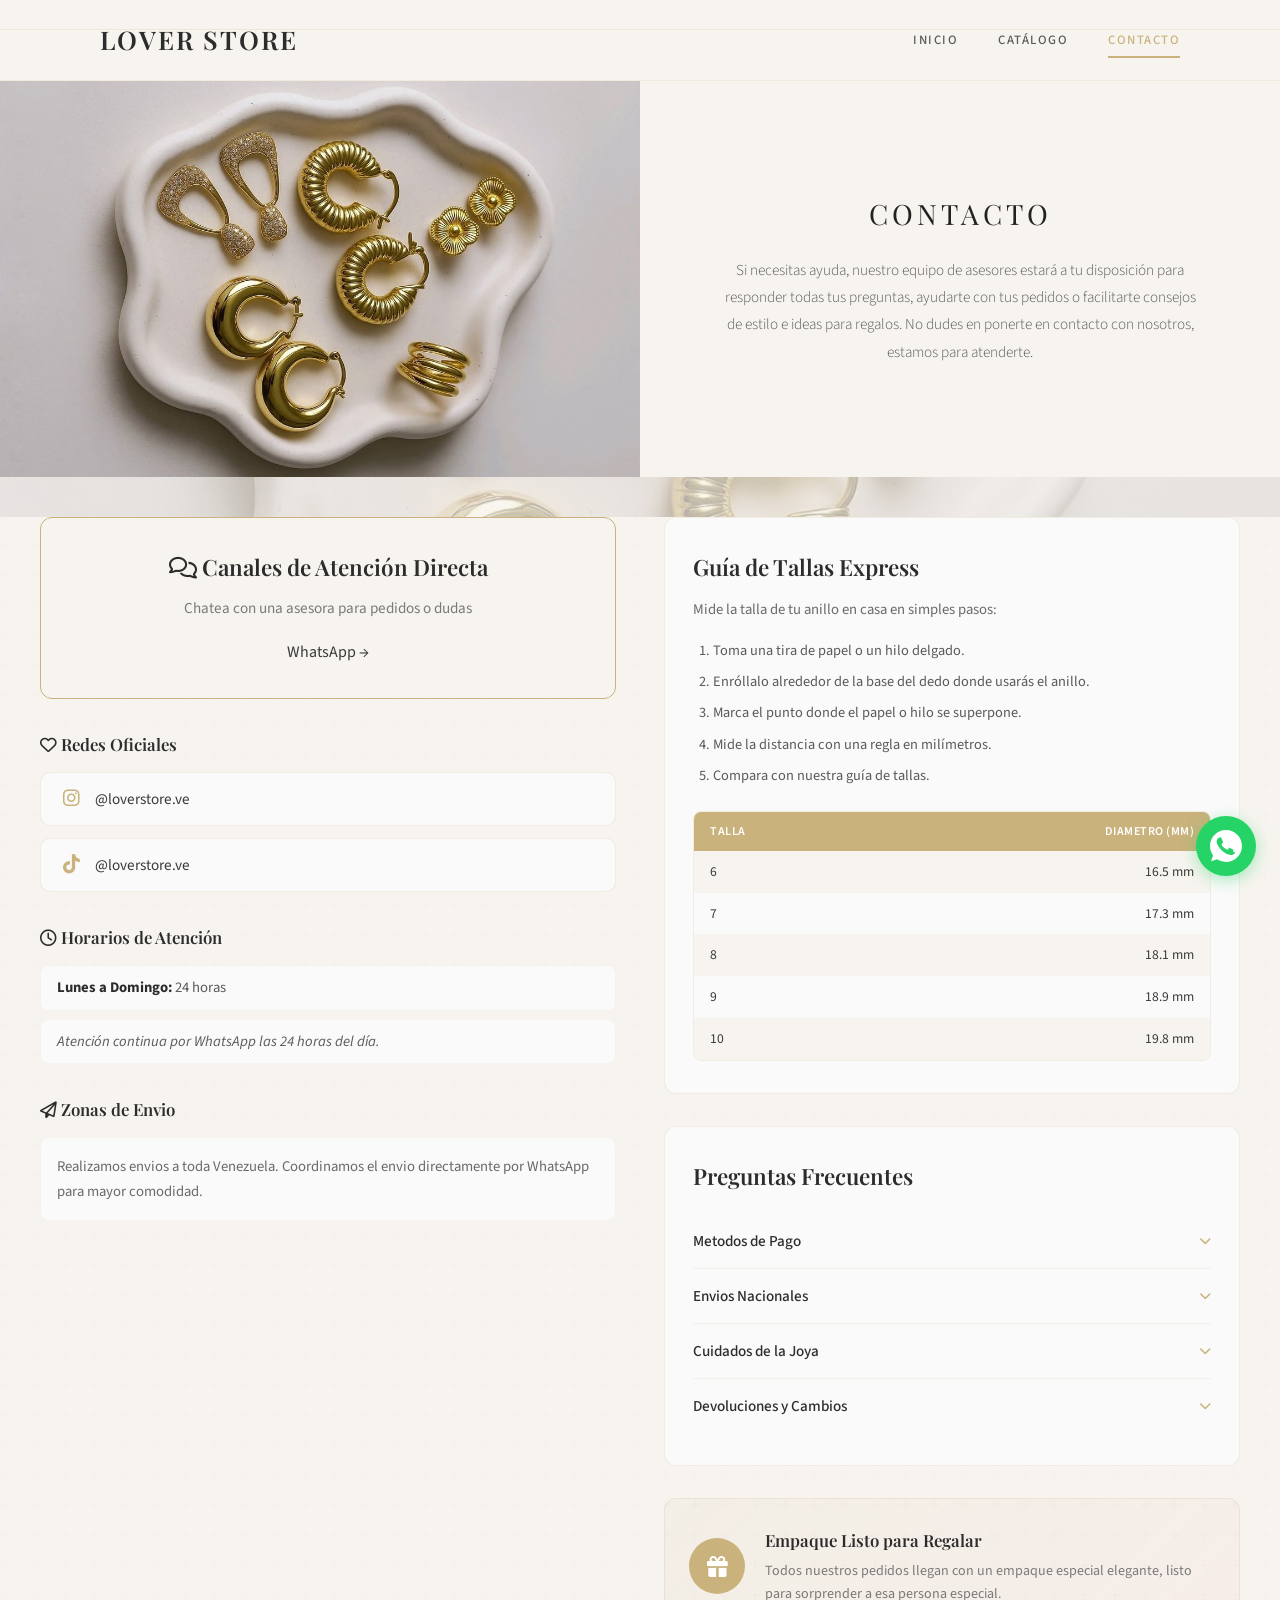
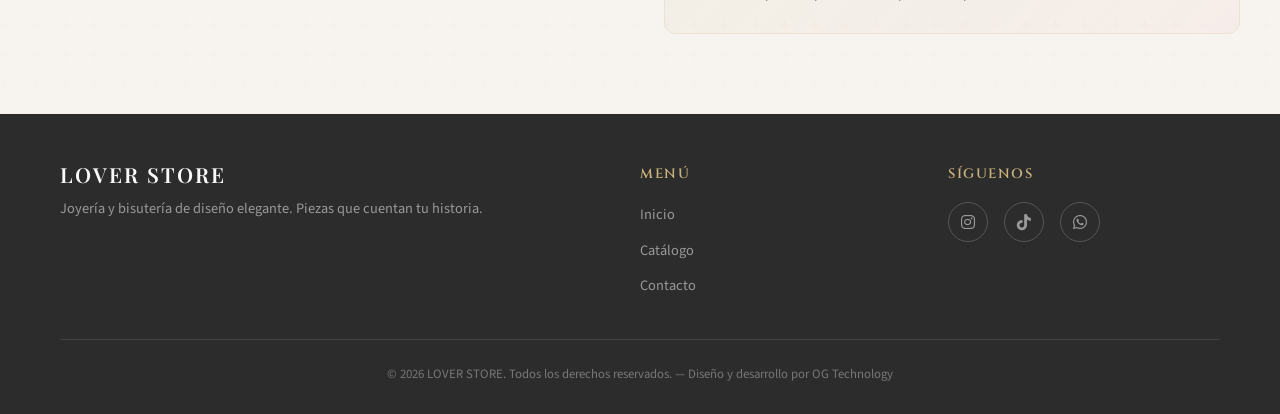
==== commit cbbe6ee3: "Add files via upload" ====
--- a/contacto.html
+++ b/contacto.html
@@ -57,17 +57,16 @@
 
         <!-- WhatsApp -->
         <div class="contact-wa-block">
-          <h2>Canales de Atención Directa</h2>
+          <h2><i class="far fa-comments"></i> Canales de Atención Directa</h2>
           <p>Chatea con una asesora para pedidos o dudas</p>
-          <a href="https://wa.me/c/584269630088" class="contact-wa-btn" target="_blank" rel="noopener noreferrer">
-            <svg viewBox="0 0 32 32" xmlns="http://www.w3.org/2000/svg"><path d="M16.004 0h-.008C7.174 0 0 7.176 0 16c0 3.5 1.128 6.744 3.046 9.378L1.054 31.2l6.038-1.974A15.91 15.91 0 0016.004 32C24.83 32 32 24.822 32 16S24.83 0 16.004 0zm9.318 22.608c-.39 1.1-1.932 2.014-3.158 2.28-.84.18-1.934.322-5.616-1.208-4.712-1.954-7.742-6.764-7.972-7.072-.222-.308-1.872-2.496-1.872-4.76s1.184-3.376 1.61-3.846c.39-.428.924-.566 1.23-.566.31 0 .616.004.886.016.284.012.664-.106 1.036.788.39.94 1.336 3.256 1.452 3.488.116.232.194.5.038.808-.156.312-.29.454-.54.7-.25.252-.49.504-.708.734-.196.206-.4.428-.168.828.232.396 1.034 1.706 2.218 2.766 1.524 1.362 2.768 1.796 3.194 1.986.326.144.69.12.924-.116.296-.3.65-.79.996-1.274.252-.344.57-.386.936-.262.37.122 2.338 1.102 2.74 1.3.404.2.672.3.774.466.1.166.1.96-.29 2.058z"/></svg>
-            Escribenos por WhatsApp
+          <a href="https://wa.me/c/584269630088" class="contact-wa-link" target="_blank" rel="noopener noreferrer">
+            WhatsApp &rarr;
           </a>
         </div>
 
         <!-- Redes Sociales -->
         <div class="contact-social">
-          <h3>Redes Oficiales</h3>
+          <h3><i class="far fa-heart"></i> Redes Oficiales</h3>
           <div class="contact-social-links">
             <a href="https://www.instagram.com/loverstore.ve?igsh=MXF6ZzZhd3l0Y2g3eQ==" target="_blank" rel="noopener noreferrer">
               <i class="fab fa-instagram"></i>
@@ -82,7 +81,7 @@
 
         <!-- Horarios -->
         <div class="contact-schedule">
-          <h3>Horarios de Atención</h3>
+          <h3><i class="far fa-clock"></i> Horarios de Atención</h3>
           <ul>
             <li><strong>Lunes a Domingo:</strong> 24 horas</li>
             <li class="schedule-note">Atención continua por WhatsApp las 24 horas del día.</li>
@@ -91,7 +90,7 @@
 
         <!-- Zonas de Envio -->
         <div class="contact-shipping">
-          <h3>Zonas de Envio</h3>
+          <h3><i class="far fa-paper-plane"></i> Zonas de Envio</h3>
           <p>Realizamos envios a toda Venezuela. Coordinamos el envio directamente por WhatsApp para mayor comodidad.</p>
         </div>
 
